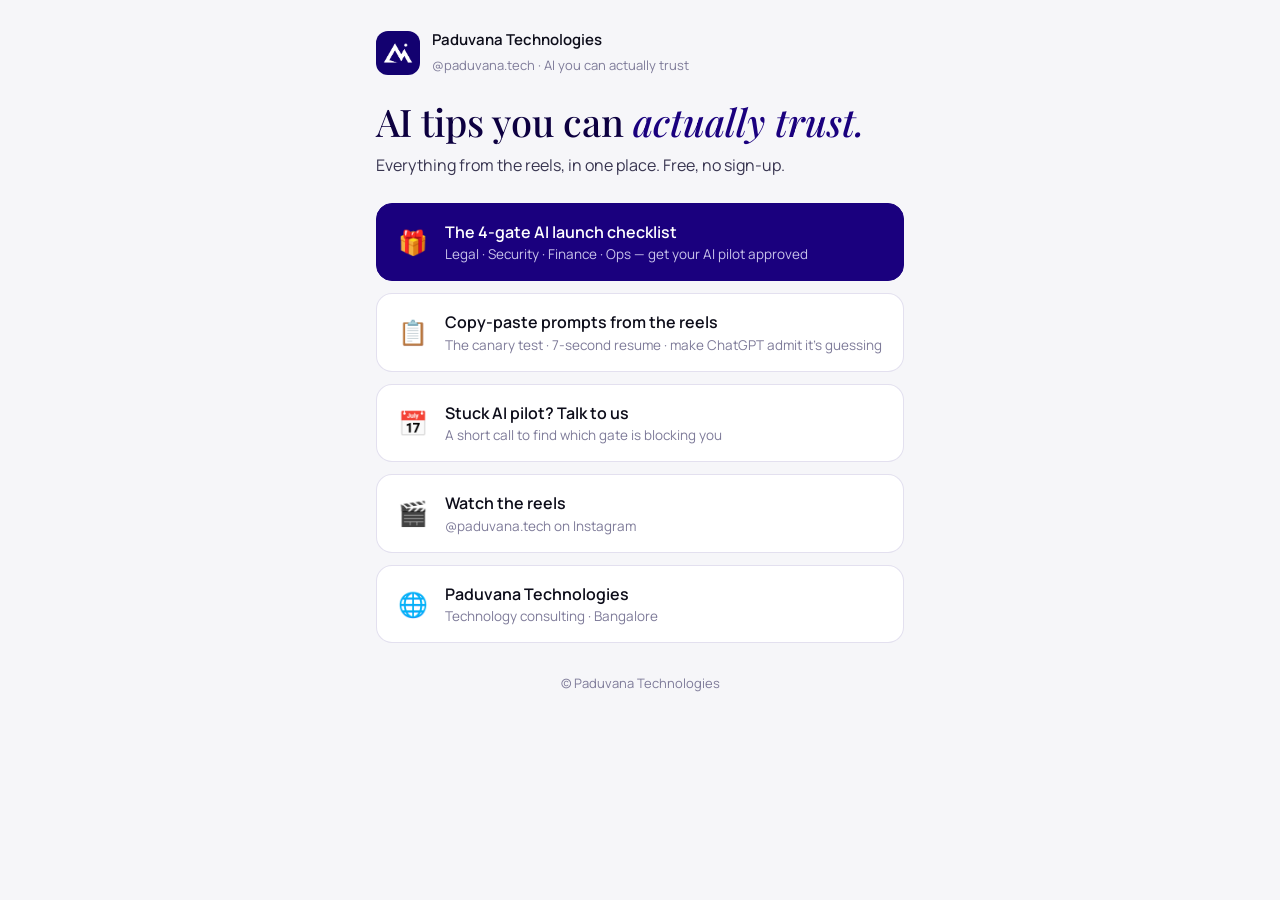
==== ig.html @ e9d440dc "Add Instagram link page, 4-gate checklist and prompts page" ====
<!DOCTYPE html><html lang="en"><head><meta charset="UTF-8"><meta name="viewport" content="width=device-width, initial-scale=1"><link rel="preconnect" href="https://fonts.googleapis.com"><link rel="preconnect" href="https://fonts.gstatic.com" crossorigin><link href="https://fonts.googleapis.com/css2?family=Playfair+Display:ital,wght@0,500;1,500&family=Manrope:wght@400;600&family=JetBrains+Mono:wght@400&display=swap" rel="stylesheet"><link rel="stylesheet" href="/links.css"><link rel="icon" href="/logo.png">
<title>Paduvana · Links</title><meta name="description" content="Free AI checklists and copy-paste prompts from @paduvana.tech."></head><body><main class="wrap">
<a class="top" href="/ig"><img src="/logo.png" alt="Paduvana"><div><b>Paduvana Technologies</b><span>@paduvana.tech · AI you can actually trust</span></div></a>
<h1>AI tips you can <em>actually trust.</em></h1>
<p class="lead">Everything from the reels, in one place. Free, no sign-up.</p>
<a class="btn hero" href="/gates"><span class="ic">🎁</span><div><b>The 4-gate AI launch checklist</b><small>Legal · Security · Finance · Ops — get your AI pilot approved</small></div></a>
<a class="btn" href="/prompts"><span class="ic">📋</span><div><b>Copy-paste prompts from the reels</b><small>The canary test · 7-second resume · make ChatGPT admit it's guessing</small></div></a>
<a class="btn" href="https://forms.gle/bspzVvcUiLCnEywM8"><span class="ic">📅</span><div><b>Stuck AI pilot? Talk to us</b><small>A short call to find which gate is blocking you</small></div></a>
<a class="btn" href="https://www.instagram.com/paduvana.tech/"><span class="ic">🎬</span><div><b>Watch the reels</b><small>@paduvana.tech on Instagram</small></div></a>
<a class="btn" href="/"><span class="ic">🌐</span><div><b>Paduvana Technologies</b><small>Technology consulting · Bangalore</small></div></a>
<footer>© Paduvana Technologies</footer>
</main></body></html>
---- links.css ----
*,*::before,*::after{box-sizing:border-box;margin:0;padding:0}
:root{--indigo:#1a007e;--indigo-dark:#120059;--deep:#0d0040;--amber:#f2a93b;--ok:#2fae6f;--ink:#0d0d1a;--mid:#383550;--muted:#7e7b99;--bg:#f6f6f9;--card:#fff;--line:rgba(26,0,126,.12)}
html{-webkit-text-size-adjust:100%}
body{background:var(--bg);color:var(--ink);font-family:'Manrope',system-ui,sans-serif;font-size:16px;line-height:1.6;-webkit-font-smoothing:antialiased}
a{color:inherit}
.wrap{max-width:560px;margin:0 auto;padding:28px 16px 56px}
.top{display:flex;align-items:center;gap:12px;margin-bottom:22px;text-decoration:none}
.top img{width:44px;height:44px;border-radius:12px;background:var(--indigo)}
.top b{font-weight:600;font-size:15px;display:block}
.top span{font-size:13px;color:var(--muted)}
h1{font-family:'Playfair Display',Georgia,serif;font-weight:500;font-size:clamp(28px,7vw,38px);line-height:1.15;color:var(--deep);margin-bottom:10px}
h1 em{color:var(--indigo);font-style:italic}
.lead{color:var(--mid);margin-bottom:24px}
.kicker{font-family:'JetBrains Mono',monospace;font-size:12px;letter-spacing:.12em;text-transform:uppercase;color:var(--indigo);margin-bottom:8px;display:block}
.btn{display:flex;align-items:center;gap:14px;background:var(--card);border:1px solid var(--line);border-radius:16px;padding:16px 18px;margin-bottom:12px;text-decoration:none;transition:transform .15s,box-shadow .15s}
.btn:hover{transform:translateY(-2px);box-shadow:0 8px 24px rgba(26,0,126,.1)}
.btn .ic{font-size:24px;flex:none;width:36px;text-align:center}
.btn b{display:block;font-weight:600;font-size:16px;color:var(--ink)}
.btn small{display:block;color:var(--muted);font-size:13.5px;line-height:1.4}
.btn.hero{background:var(--indigo);border-color:var(--indigo)}
.btn.hero b{color:#fff}.btn.hero small{color:#c9c3ea}
.card{background:var(--card);border:1px solid var(--line);border-radius:18px;padding:20px 18px;margin-bottom:14px}
.card h2{font-size:19px;font-weight:600;margin-bottom:4px;color:var(--deep)}
.card .q{font-family:'Playfair Display',Georgia,serif;font-style:italic;color:var(--indigo);font-size:18px;margin-bottom:12px}
.card ul{list-style:none}
.card li{position:relative;padding:8px 0 8px 34px;border-top:1px solid var(--line);color:var(--mid)}
.card li:first-child{border-top:0}
.card input{position:absolute;left:2px;top:11px;width:20px;height:20px;accent-color:var(--ok)}
.card label{cursor:pointer;display:block}
.tag{display:inline-block;font-family:'JetBrains Mono',monospace;font-size:11px;letter-spacing:.1em;background:var(--amber);color:var(--deep);padding:3px 9px;border-radius:6px;margin-bottom:8px}
.progress{position:sticky;top:0;background:var(--bg);padding:10px 0;z-index:5;font-size:14px;color:var(--mid)}
.bar{height:8px;background:#e4e2f0;border-radius:4px;overflow:hidden;margin-top:6px}
.bar i{display:block;height:100%;width:0;background:var(--ok);transition:width .3s}
pre{white-space:pre-wrap;word-break:break-word;background:#f3f2fa;border:1px solid var(--line);border-radius:12px;padding:14px;font-family:'JetBrains Mono',monospace;font-size:13.5px;line-height:1.55;color:var(--ink);margin:10px 0}
.copy{font:600 14px 'Manrope',sans-serif;background:var(--indigo);color:#fff;border:0;border-radius:10px;padding:10px 16px;cursor:pointer}
.copy.done{background:var(--ok)}
.note{font-size:13.5px;color:var(--muted);margin-top:8px}
.cta{background:var(--deep);color:#fff;border-radius:18px;padding:22px 18px;margin-top:22px}
.cta h3{font-family:'Playfair Display',Georgia,serif;font-weight:500;font-size:22px;margin-bottom:6px}
.cta p{color:#c9c3ea;margin-bottom:14px;font-size:15px}
.cta a{display:inline-block;background:var(--amber);color:var(--deep);font-weight:600;text-decoration:none;padding:12px 18px;border-radius:12px}
footer{text-align:center;font-size:13px;color:var(--muted);margin-top:30px}
@media print{.progress,.cta,.copy,footer{display:none}body{background:#fff}.card{break-inside:avoid}}
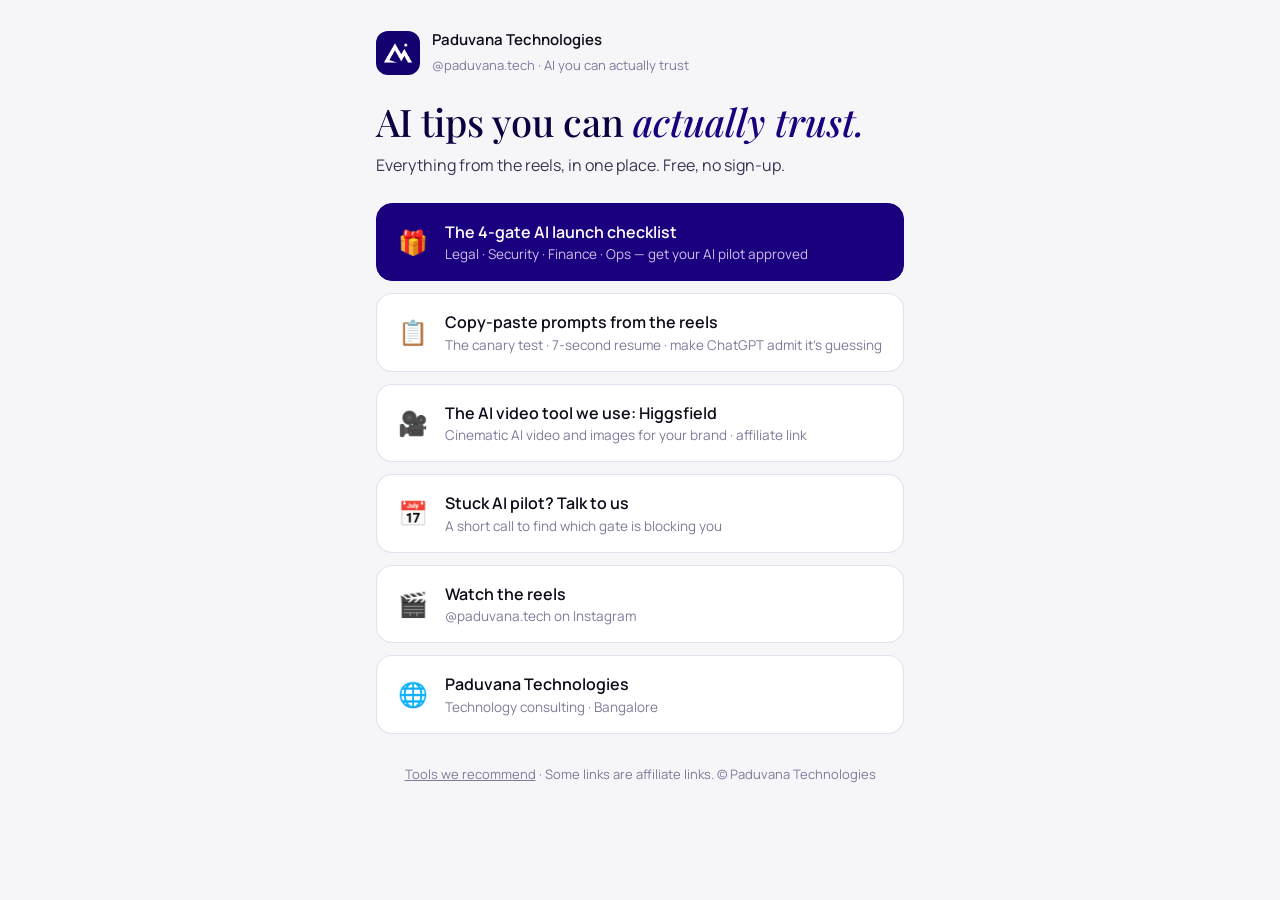
==== commit e214a20a: "Add Higgsfield affiliate link: /ig card, new /tools page, homepage link" ====
--- a/ig.html
+++ b/ig.html
@@ -5,8 +5,9 @@
 <p class="lead">Everything from the reels, in one place. Free, no sign-up.</p>
 <a class="btn hero" href="/gates"><span class="ic">🎁</span><div><b>The 4-gate AI launch checklist</b><small>Legal · Security · Finance · Ops — get your AI pilot approved</small></div></a>
 <a class="btn" href="/prompts"><span class="ic">📋</span><div><b>Copy-paste prompts from the reels</b><small>The canary test · 7-second resume · make ChatGPT admit it's guessing</small></div></a>
+<a class="btn" href="https://higgsfield.ai?fpr=shravanthi-27f3d3" target="_blank" rel="sponsored noopener"><span class="ic">🎥</span><div><b>The AI video tool we use: Higgsfield</b><small>Cinematic AI video and images for your brand · affiliate link</small></div></a>
 <a class="btn" href="https://forms.gle/bspzVvcUiLCnEywM8"><span class="ic">📅</span><div><b>Stuck AI pilot? Talk to us</b><small>A short call to find which gate is blocking you</small></div></a>
 <a class="btn" href="https://www.instagram.com/paduvana.tech/"><span class="ic">🎬</span><div><b>Watch the reels</b><small>@paduvana.tech on Instagram</small></div></a>
 <a class="btn" href="/"><span class="ic">🌐</span><div><b>Paduvana Technologies</b><small>Technology consulting · Bangalore</small></div></a>
-<footer>© Paduvana Technologies</footer>
+<footer><a href="/tools">Tools we recommend</a> · Some links are affiliate links. © Paduvana Technologies</footer>
 </main></body></html>
